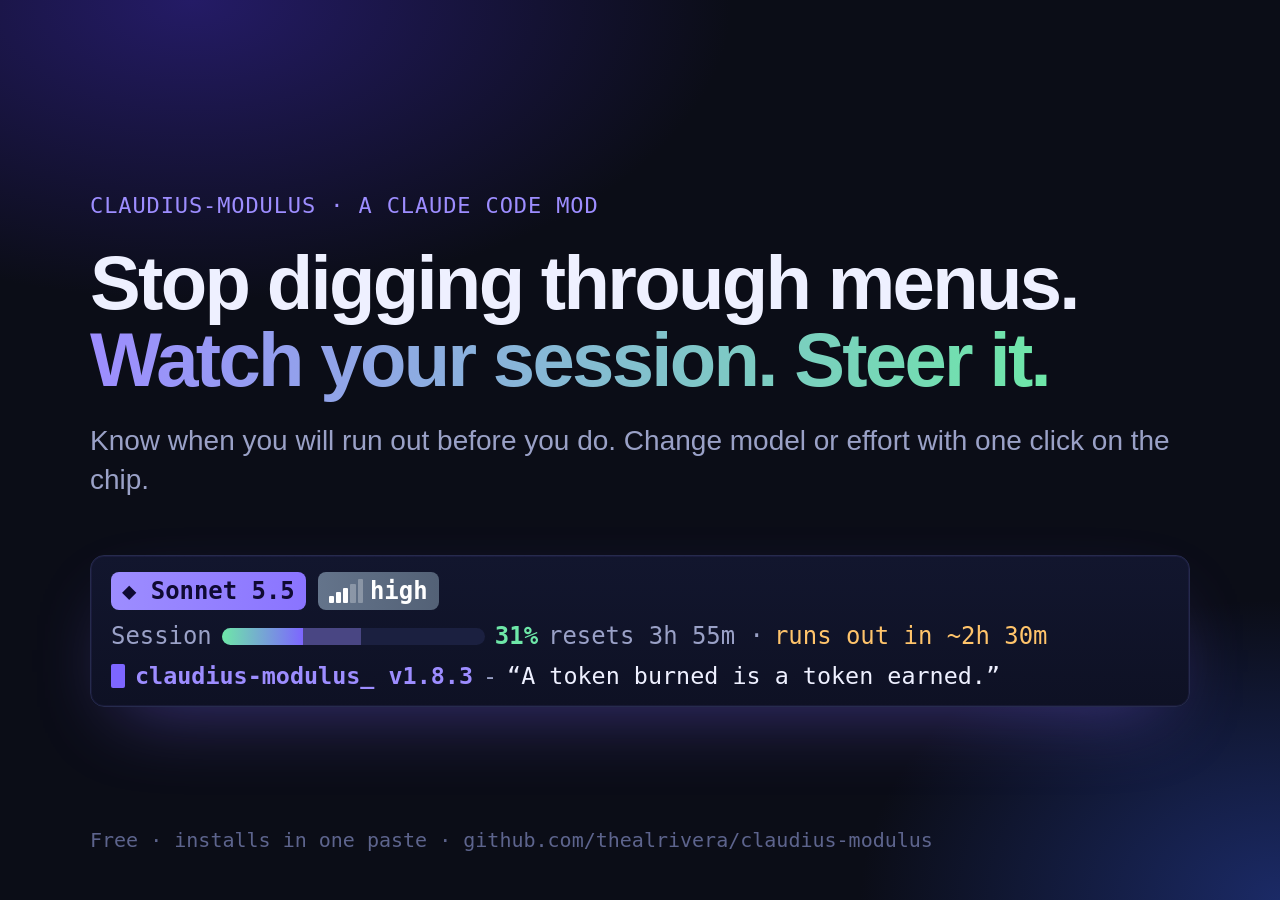
==== docs/promo/hero.html @ d83ff57e "Add landing page and promo images Co-Authored-By: Claude Sonnet 5.5 <noreply@anthropic.com>" ====
<!doctype html><meta charset=utf-8><title>hero</title><link rel=stylesheet href=promo.css>
<div class=tag>CLAUDIUS-MODULUS · A CLAUDE CODE MOD</div>
<h1>Stop digging through menus.<br><em>Watch your session. Steer it.</em></h1>
<div class=sub>Know when you will run out before you do. Change model or effort with one click on the chip.</div>
<div style="margin-top:56px"><div class="band" style="font-size:26px"><div class="r1"><span class="chip m">◆ Sonnet 5.5</span><span class="chip e"><span class="lv"><i class="on"></i><i class="on"></i><i class="on"></i><i></i><i></i></span> high</span><span class="bar">Session <span class="t"><i></i><u></u></span> <b>31%</b> resets 3h 55m · <span class="warn">runs out in ~2h 30m</span></span></div><div class="r2"><span class="cur"></span><span class="n">claudius-modulus_ v1.8.3</span> - <q>A token burned is a token earned.</q></div></div></div>
<div class=foot>Free · installs in one paste · github.com/thealrivera/claudius-modulus</div>
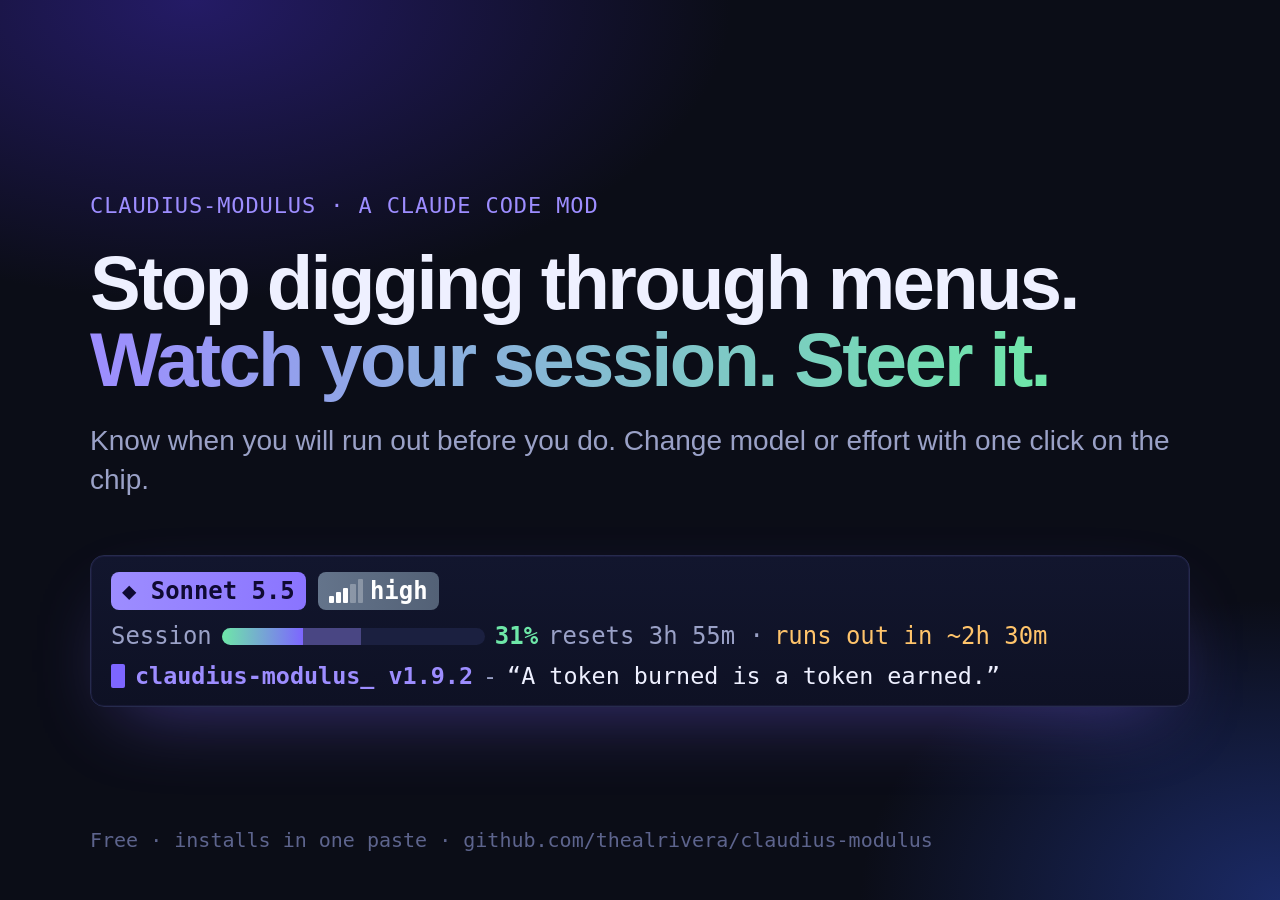
==== commit f9002801: "v1.9.2: band SVG style, cycle and logic updates, docs and promo refresh Co-Authored-By: Claude Sonne" ====
--- a/docs/promo/hero.html
+++ b/docs/promo/hero.html
@@ -2,5 +2,5 @@
 <div class=tag>CLAUDIUS-MODULUS · A CLAUDE CODE MOD</div>
 <h1>Stop digging through menus.<br><em>Watch your session. Steer it.</em></h1>
 <div class=sub>Know when you will run out before you do. Change model or effort with one click on the chip.</div>
-<div style="margin-top:56px"><div class="band" style="font-size:26px"><div class="r1"><span class="chip m">◆ Sonnet 5.5</span><span class="chip e"><span class="lv"><i class="on"></i><i class="on"></i><i class="on"></i><i></i><i></i></span> high</span><span class="bar">Session <span class="t"><i></i><u></u></span> <b>31%</b> resets 3h 55m · <span class="warn">runs out in ~2h 30m</span></span></div><div class="r2"><span class="cur"></span><span class="n">claudius-modulus_ v1.8.3</span> - <q>A token burned is a token earned.</q></div></div></div>
+<div style="margin-top:56px"><div class="band" style="font-size:26px"><div class="r1"><span class="chip m">◆ Sonnet 5.5</span><span class="chip e"><span class="lv"><i class="on"></i><i class="on"></i><i class="on"></i><i></i><i></i></span> high</span><span class="bar">Session <span class="t"><i></i><u></u></span> <b>31%</b> resets 3h 55m · <span class="warn">runs out in ~2h 30m</span></span></div><div class="r2"><span class="cur"></span><span class="n">claudius-modulus_ v1.9.2</span> - <q>A token burned is a token earned.</q></div></div></div>
 <div class=foot>Free · installs in one paste · github.com/thealrivera/claudius-modulus</div>
